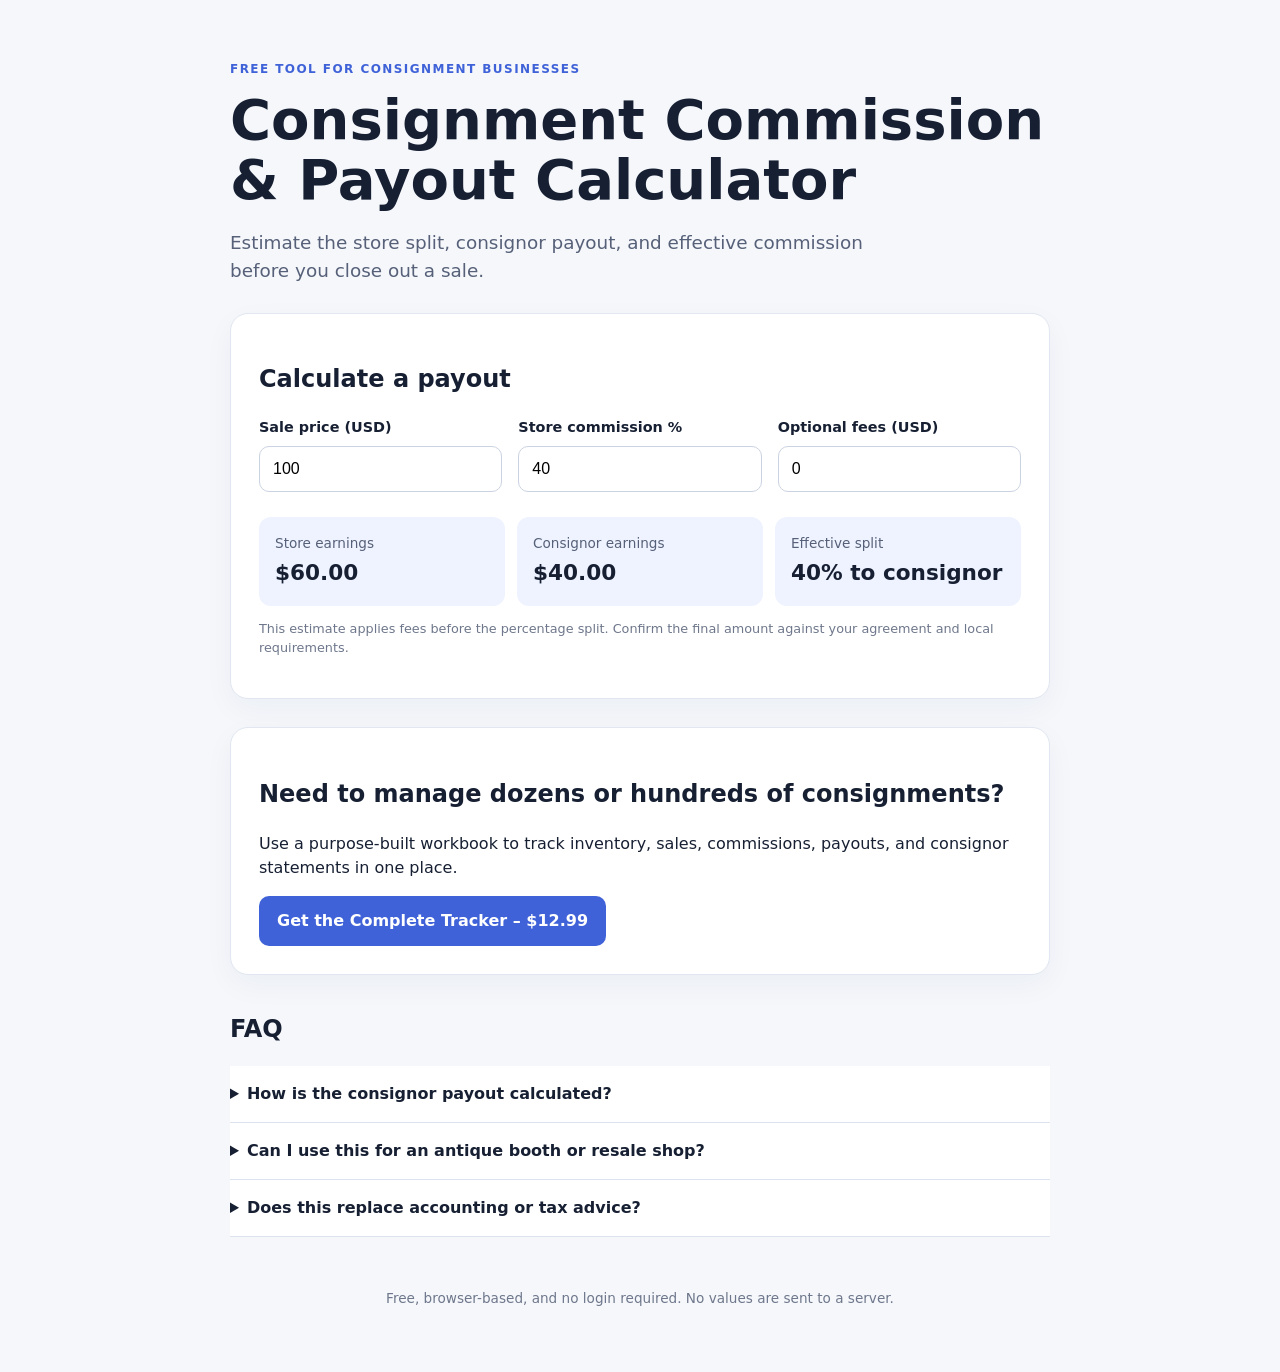
==== index.html @ c4f2c6c8 "Build free consignment payout calculator" ====
<!doctype html>
<html lang="en">
<head>
  <meta charset="utf-8">
  <meta name="viewport" content="width=device-width, initial-scale=1">
  <title>Free Consignment Commission &amp; Payout Calculator</title>
  <meta name="description" content="Free consignment commission and payout calculator for resale shops, antique booths, boutiques, and consignors. Estimate store and consignor earnings instantly.">
  <link rel="canonical" href="https://twentytools.github.io/consignment-calculator/">
  <link rel="stylesheet" href="styles.css">
  <script type="application/ld+json">{"@context":"https://schema.org","@type":"WebApplication","name":"Consignment Commission & Payout Calculator","applicationCategory":"BusinessApplication","operatingSystem":"Any","offers":{"@type":"Offer","price":"0","priceCurrency":"USD"}}</script>
</head>
<body>
  <main class="wrap">
    <p class="eyebrow">FREE TOOL FOR CONSIGNMENT BUSINESSES</p>
    <h1>Consignment Commission &amp; Payout Calculator</h1>
    <p class="lede">Estimate the store split, consignor payout, and effective commission before you close out a sale.</p>
    <section class="card calculator" aria-labelledby="calculator-title">
      <h2 id="calculator-title">Calculate a payout</h2>
      <div class="fields">
        <label>Sale price (USD)<input id="sale-price" type="number" min="0" step="0.01" value="100"></label>
        <label>Store commission %<input id="commission" type="number" min="0" max="100" step="0.1" value="40"></label>
        <label>Optional fees (USD)<input id="fees" type="number" min="0" step="0.01" value="0"></label>
      </div>
      <div class="results" aria-live="polite">
        <div><span>Store earnings</span><strong id="store-earnings">$60.00</strong></div>
        <div><span>Consignor earnings</span><strong id="consignor-earnings">$40.00</strong></div>
        <div><span>Effective split</span><strong id="effective-split">40% to consignor</strong></div>
      </div>
      <p class="note">This estimate applies fees before the percentage split. Confirm the final amount against your agreement and local requirements.</p>
    </section>
    <section class="card">
      <h2>Need to manage dozens or hundreds of consignments?</h2>
      <p>Use a purpose-built workbook to track inventory, sales, commissions, payouts, and consignor statements in one place.</p>
      <a class="cta" href="https://payhip.com/b/QaUOC?utm_source=free_calculator&amp;utm_medium=referral&amp;utm_campaign=traffic001">Get the Complete Tracker – $12.99</a>
    </section>
    <section class="faq">
      <h2>FAQ</h2>
      <details><summary>How is the consignor payout calculated?</summary><p>The calculator subtracts optional fees from the sale price, then applies the commission percentage to the remaining amount.</p></details>
      <details><summary>Can I use this for an antique booth or resale shop?</summary><p>Yes. It is a general estimate for consignment, resale, boutique, thrift, and antique-booth workflows.</p></details>
      <details><summary>Does this replace accounting or tax advice?</summary><p>No. It is a simple planning calculator, not accounting, legal, or tax advice.</p></details>
    </section>
    <footer>Free, browser-based, and no login required. No values are sent to a server.</footer>
  </main>
  <script src="app.js"></script>
</body>
</html>
---- styles.css ----
:root{font-family:Inter,system-ui,-apple-system,Segoe UI,sans-serif;color:#172033;background:#f5f7fb;line-height:1.5}*{box-sizing:border-box}body{margin:0}.wrap{max-width:860px;margin:auto;padding:48px 20px}.eyebrow{font-size:.75rem;font-weight:800;letter-spacing:.12em;color:#3f62d8}h1{font-size:clamp(2rem,5vw,3.5rem);line-height:1.08;margin:.4rem 0 1rem}.lede{font-size:1.15rem;color:#566078;max-width:650px}.card{background:#fff;border:1px solid #e1e6f0;border-radius:18px;padding:28px;margin:28px 0;box-shadow:0 10px 30px #1d2a4d0b}.fields{display:grid;grid-template-columns:repeat(3,1fr);gap:16px}.fields label{font-weight:700;font-size:.9rem}.fields input{display:block;width:100%;margin-top:7px;padding:13px;border:1px solid #cbd3e2;border-radius:10px;font-size:1rem}.results{display:grid;grid-template-columns:repeat(3,1fr);gap:12px;margin-top:25px}.results div{background:#eef3ff;border-radius:12px;padding:16px}.results span{display:block;color:#566078;font-size:.85rem}.results strong{display:block;font-size:1.35rem;margin-top:4px}.note{font-size:.8rem;color:#6e778b}.cta{display:inline-block;background:#3f62d8;color:#fff;text-decoration:none;font-weight:800;padding:13px 18px;border-radius:10px}.faq{margin:36px 0}.faq details{background:#fff;border-bottom:1px solid #dde3ee;padding:16px 0}.faq summary{font-weight:700;cursor:pointer}footer{color:#6e778b;font-size:.85rem;text-align:center;padding:15px 0}@media(max-width:650px){.wrap{padding:30px 16px}.fields,.results{grid-template-columns:1fr}.card{padding:20px}}
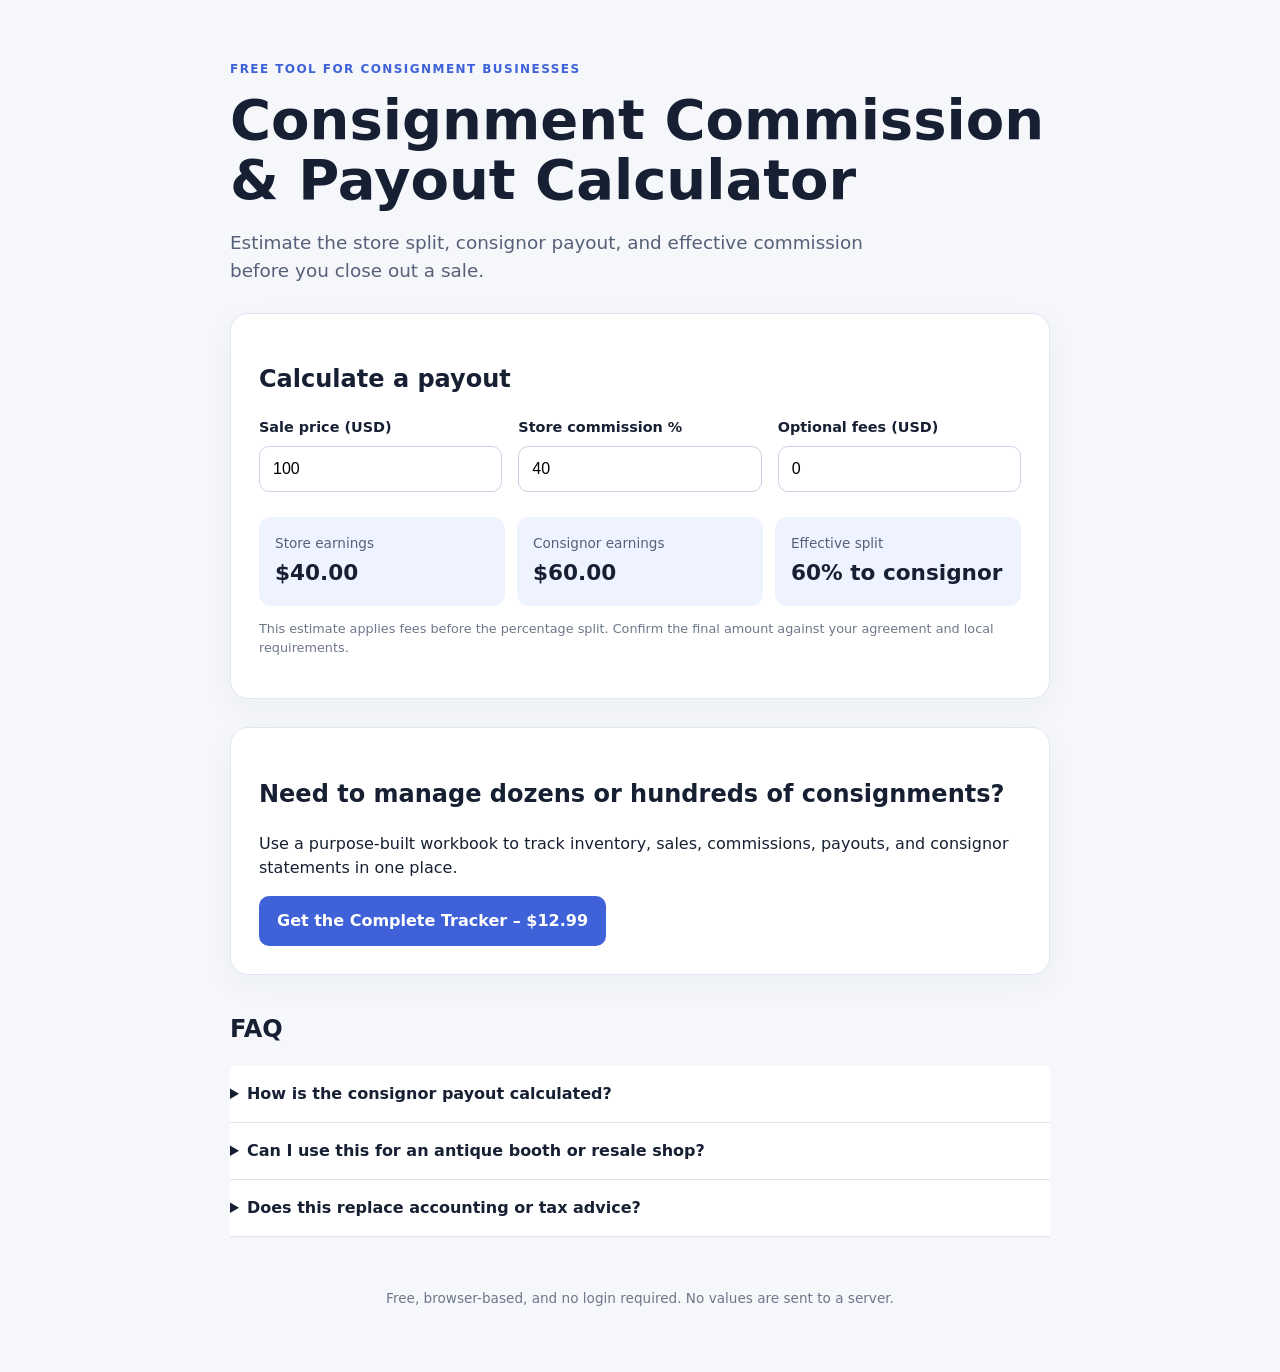
==== commit 45ae66bd: "Fix store commission payout semantics" ====
--- a/index.html
+++ b/index.html
@@ -5,7 +5,7 @@
   <meta name="viewport" content="width=device-width, initial-scale=1">
   <title>Free Consignment Commission &amp; Payout Calculator</title>
   <meta name="description" content="Free consignment commission and payout calculator for resale shops, antique booths, boutiques, and consignors. Estimate store and consignor earnings instantly.">
-  <link rel="canonical" href="https://twentytools.github.io/consignment-calculator/">
+  <link rel="canonical" href="https://iamalan20222-ctrl.github.io/project-twenty-consignment-calculator/">
   <link rel="stylesheet" href="styles.css">
   <script type="application/ld+json">{"@context":"https://schema.org","@type":"WebApplication","name":"Consignment Commission & Payout Calculator","applicationCategory":"BusinessApplication","operatingSystem":"Any","offers":{"@type":"Offer","price":"0","priceCurrency":"USD"}}</script>
 </head>
@@ -22,9 +22,9 @@
         <label>Optional fees (USD)<input id="fees" type="number" min="0" step="0.01" value="0"></label>
       </div>
       <div class="results" aria-live="polite">
-        <div><span>Store earnings</span><strong id="store-earnings">$60.00</strong></div>
-        <div><span>Consignor earnings</span><strong id="consignor-earnings">$40.00</strong></div>
-        <div><span>Effective split</span><strong id="effective-split">40% to consignor</strong></div>
+        <div><span>Store earnings</span><strong id="store-earnings">$40.00</strong></div>
+        <div><span>Consignor earnings</span><strong id="consignor-earnings">$60.00</strong></div>
+        <div><span>Effective split</span><strong id="effective-split">60% to consignor</strong></div>
       </div>
       <p class="note">This estimate applies fees before the percentage split. Confirm the final amount against your agreement and local requirements.</p>
     </section>
@@ -35,7 +35,7 @@
     </section>
     <section class="faq">
       <h2>FAQ</h2>
-      <details><summary>How is the consignor payout calculated?</summary><p>The calculator subtracts optional fees from the sale price, then applies the commission percentage to the remaining amount.</p></details>
+      <details><summary>How is the consignor payout calculated?</summary><p>The calculator subtracts optional fees from the sale price. The store commission percentage is applied to the net sale amount. The remaining amount is the consignor payout.</p></details>
       <details><summary>Can I use this for an antique booth or resale shop?</summary><p>Yes. It is a general estimate for consignment, resale, boutique, thrift, and antique-booth workflows.</p></details>
       <details><summary>Does this replace accounting or tax advice?</summary><p>No. It is a simple planning calculator, not accounting, legal, or tax advice.</p></details>
     </section>
